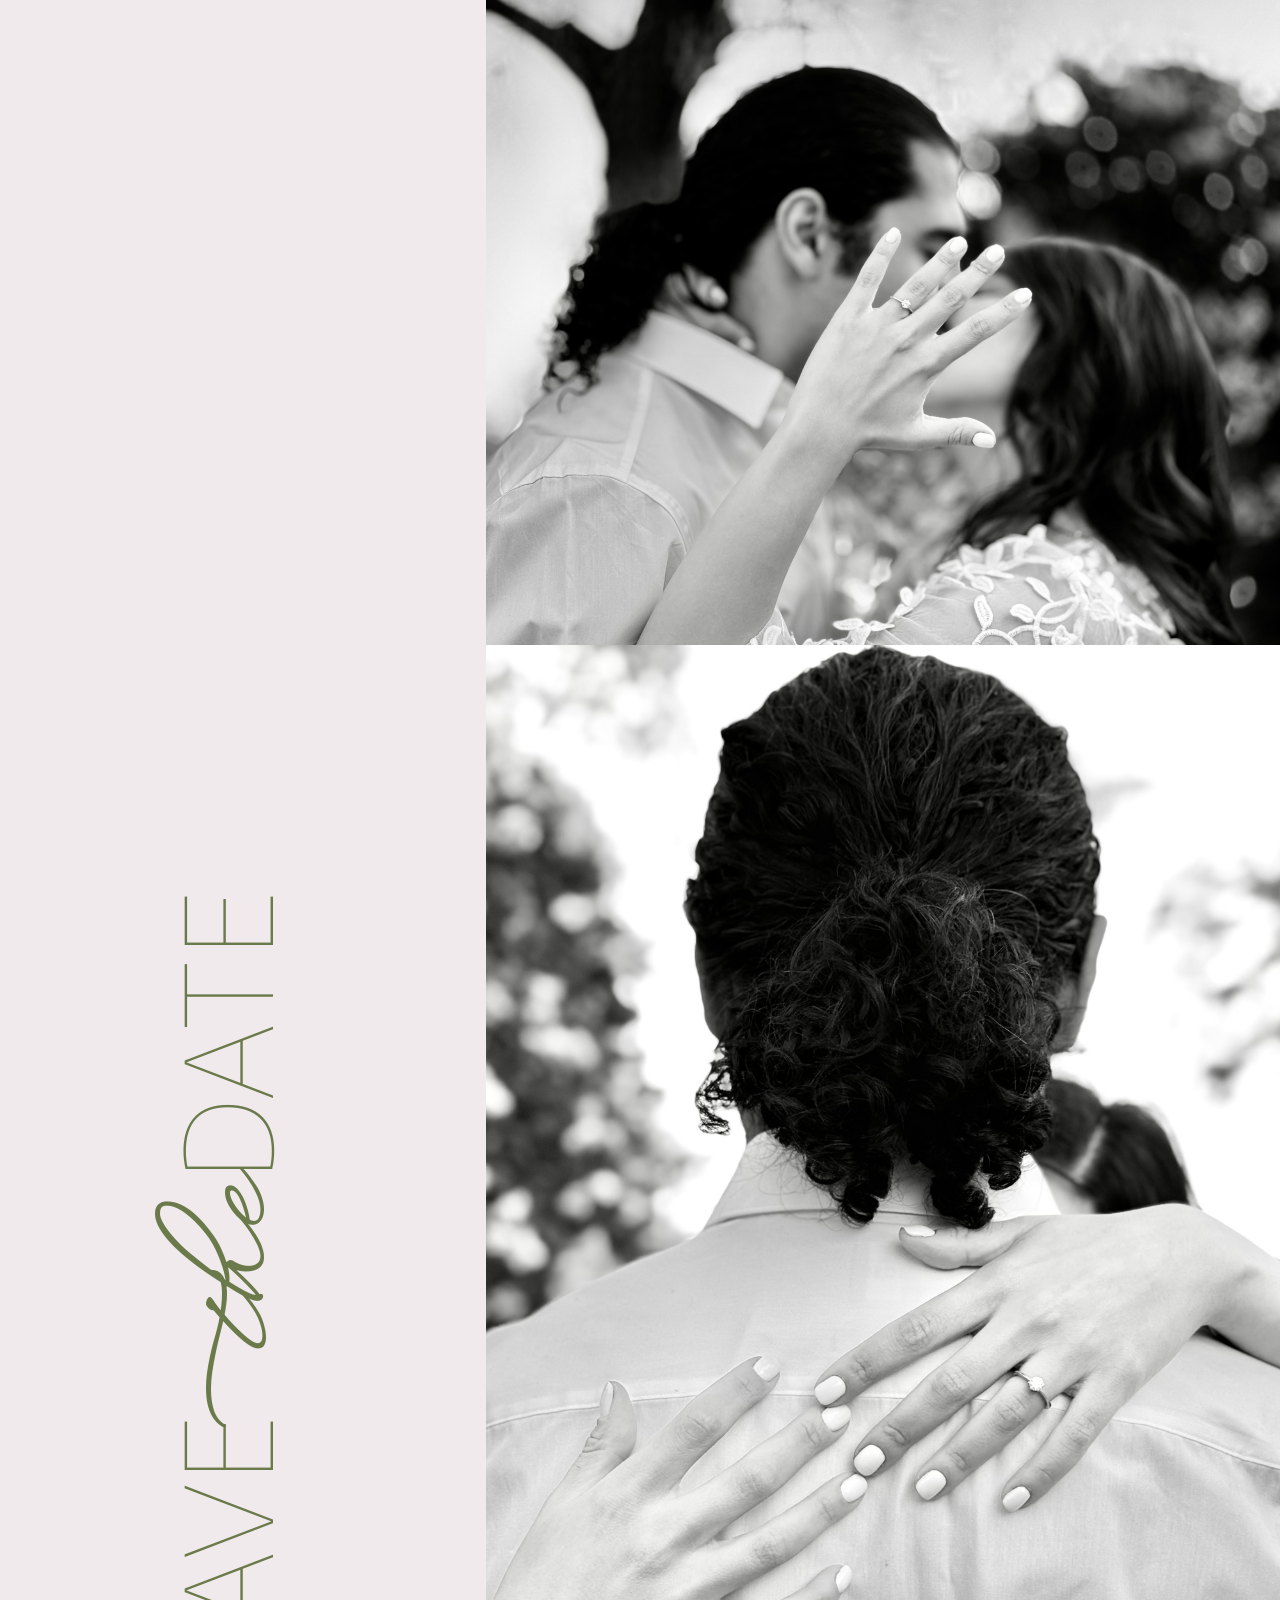
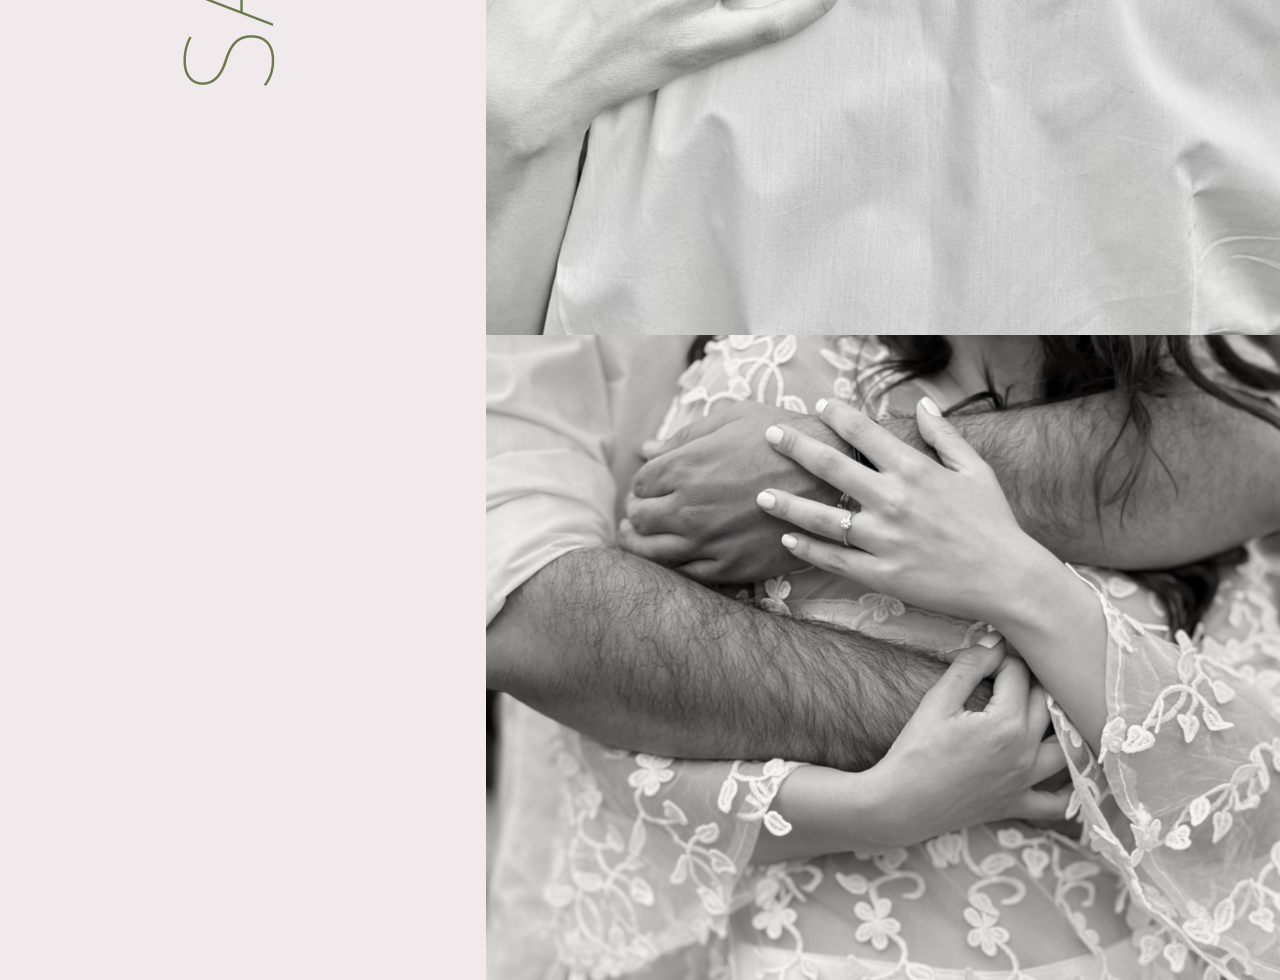
==== index.html @ ff22cc8f "feat: github deployment" ====
<!DOCTYPE html>
<html lang="en" dir="ltr">
<head>
  <meta charset="UTF-8">
  <meta name="viewport" content="width=device-width, initial-scale=1.0, viewport-fit=cover">
  <title>Pouya &amp; Ghazal</title>
  <link rel="preconnect" href="https://fonts.googleapis.com">
  <link rel="preconnect" href="https://fonts.gstatic.com" crossorigin>
  <link href="https://fonts.googleapis.com/css2?family=Cormorant+Garamond:ital,wght@0,400;0,500;1,400&family=WindSong:wght@400;500&family=M+PLUS+1p:wght@100;300&display=swap" rel="stylesheet">
  <link rel="stylesheet" href="styles.css">
</head>
<body class="is-intro-pending is-spiral-active">
  <div class="intro-spiral-prelude" aria-hidden="true">
    <div class="intro-spiral-prelude__stage">
      <div class="intro-spiral-prelude__arm intro-spiral-prelude__arm--a">
        <span class="intro-spiral-prelude__orb"></span>
      </div>
      <div class="intro-spiral-prelude__arm intro-spiral-prelude__arm--b">
        <span class="intro-spiral-prelude__orb"></span>
      </div>
      <span class="intro-spiral-prelude__merge"></span>
    </div>
  </div>
  <main class="invitation">
    <section class="invitation__copy-column">
      <div class="copy-row">
        <div class="headline-stack">
          <h1 class="headline headline--sans">SAVE</h1>
          <h1 class="headline headline--script headline--the-offset">the</h1>
          <h1 class="headline headline--sans">DATE</h1>
          <div class="intro-reveal-overlay" aria-hidden="true"></div>
        </div>
        <p class="event-details" data-event-details="Pooya &amp; Ghazal · August 29 2026">Pooya &amp; Ghazal · August 29 2026</p>
      </div>
    </section>

    <section class="invitation__photo-column" aria-label="Photos">
      <figure class="photo-frame photo-frame--compact">
        <img src="IMG_3901.jpg" alt="" loading="eager">
      </figure>
      <figure class="photo-frame photo-frame--featured" id="featured-photo">
        <img src="IMG_3947.jpg" alt="" loading="eager">
      </figure>
      <figure class="photo-frame photo-frame--compact">
        <img src="IMG_3905.jpg" alt="" loading="eager">
      </figure>
      <div class="intro-reveal-overlay" aria-hidden="true"></div>
    </section>
  </main>
  <script src="intro-en.js" defer></script>
</body>
</html>
---- styles.css ----
/* ==========================================================================
   Reset & box model
   ========================================================================== */

* {
  box-sizing: border-box;
  margin: 0;
}

/* ==========================================================================
   Design tokens
   ========================================================================== */

:root {
  --nude-bg: #f0f4ec;
  --nude-panel: rgb(240, 234, 237);
  --nude-text: #6a7a4a;
  --nude-text-soft: #9c8095;
  --intro-reveal-duration: 4s;
  --intro-reveal-delay: 0ms;
  --intro-spiral-duration: 4.2s;
  --hero-expand-duration: 3s;
}

/* ==========================================================================
   Page shell
   ========================================================================== */

html,
body {
  height: 100%;
}

body {
  color: var(--nude-text);
  background: var(--nude-bg);
  transition: background-color 0.9s ease;
}

body.is-after-spiral {
  background-color: var(--nude-panel);
}

body.is-spiral-active .invitation {
  visibility: hidden;
}

/* ==========================================================================
   Spiral prelude (pre-reveal)
   ========================================================================== */

.intro-spiral-prelude {
  position: fixed;
  inset: 0;
  z-index: 9000;
  display: grid;
  place-items: center;
  background: var(--nude-bg);
  pointer-events: none;
  animation: intro-spiral-prelude-bg var(--intro-spiral-duration) ease-in-out forwards;
}

.intro-spiral-prelude--done {
  opacity: 0;
  visibility: hidden;
}

.intro-spiral-prelude__stage {
  position: relative;
  width: min(72vmin, 28rem);
  height: min(72vmin, 28rem);
}

.intro-spiral-prelude__arm {
  position: absolute;
  top: 50%;
  left: 50%;
  width: 0;
  height: 0;
  transform-origin: center;
  --spiral-radius: 40.8vmin;
  --spiral-turn: 0deg;
}

.intro-spiral-prelude__orb {
  position: absolute;
  top: 0;
  left: 0;
  width: clamp(5.4rem, 19.2vmin, 9.6rem);
  height: clamp(5.4rem, 19.2vmin, 9.6rem);
  border-radius: 50%;
  transform: translate(-50%, -50%);
  background: radial-gradient(
    circle at 42% 38%,
    color-mix(in srgb, var(--nude-text-soft) 18%, transparent),
    color-mix(in srgb, var(--nude-text-soft) 7%, transparent) 58%,
    transparent 78%
  );
  filter: blur(3px);
  will-change: transform, opacity;
  animation: intro-spiral-orb-fade var(--intro-spiral-duration) ease-out forwards;
}

.intro-spiral-prelude__arm--a {
  transform: rotate(var(--spiral-turn)) translateX(var(--spiral-radius));
  animation:
    intro-spiral-turn-a var(--intro-spiral-duration) linear forwards,
    intro-spiral-close var(--intro-spiral-duration) cubic-bezier(0.33, 0, 0.12, 1) forwards;
}

.intro-spiral-prelude__arm--b {
  --spiral-turn: 180deg;
  transform: rotate(var(--spiral-turn)) translateX(var(--spiral-radius));
  animation:
    intro-spiral-turn-b var(--intro-spiral-duration) linear forwards,
    intro-spiral-close var(--intro-spiral-duration) cubic-bezier(0.33, 0, 0.12, 1) forwards;
}

.intro-spiral-prelude__merge {
  position: absolute;
  top: 50%;
  left: 50%;
  width: clamp(5.4rem, 19.2vmin, 9.6rem);
  height: clamp(5.4rem, 19.2vmin, 9.6rem);
  border-radius: 50%;
  transform: translate(-50%, -50%) scale(0.35);
  opacity: 0;
  background: radial-gradient(
    circle at 50% 50%,
    color-mix(in srgb, var(--nude-text-soft) 24%, transparent),
    color-mix(in srgb, var(--nude-text-soft) 10%, transparent) 62%,
    transparent 82%
  );
  filter: blur(4px);
  animation: intro-spiral-merge var(--intro-spiral-duration) ease-out forwards;
}

@property --spiral-radius {
  syntax: "<length>";
  inherits: false;
  initial-value: 0px;
}

@property --spiral-turn {
  syntax: "<angle>";
  inherits: false;
  initial-value: 0deg;
}

@keyframes intro-spiral-turn-a {
  0% {
    --spiral-turn: 0deg;
  }

  78%,
  100% {
    --spiral-turn: 720deg;
  }
}

@keyframes intro-spiral-turn-b {
  0% {
    --spiral-turn: 180deg;
  }

  78%,
  100% {
    --spiral-turn: 900deg;
  }
}

@keyframes intro-spiral-close {
  0% {
    --spiral-radius: 40.8vmin;
  }

  78%,
  100% {
    --spiral-radius: 0;
  }
}

@keyframes intro-spiral-orb-fade {
  0%,
  78% {
    opacity: 1;
  }

  88%,
  100% {
    opacity: 0;
  }
}

@keyframes intro-spiral-merge {
  0%,
  78% {
    opacity: 0;
    transform: translate(-50%, -50%) scale(0.35);
  }

  86% {
    opacity: 0.35;
    transform: translate(-50%, -50%) scale(0.85);
  }

  94% {
    opacity: 0.22;
    transform: translate(-50%, -50%) scale(1.15);
  }

  100% {
    opacity: 0;
    transform: translate(-50%, -50%) scale(1.45);
  }
}

@keyframes intro-spiral-prelude-bg {
  0%,
  78% {
    background-color: var(--nude-bg);
  }

  86% {
    background-color: color-mix(in srgb, var(--nude-panel) 38%, var(--nude-bg));
  }

  92% {
    background-color: color-mix(in srgb, var(--nude-panel) 72%, var(--nude-bg));
  }

  100% {
    background-color: var(--nude-panel);
  }
}

/* ==========================================================================
   Invitation card layout
   ========================================================================== */

.invitation {
  display: flex;
  flex-direction: row;
  width: 100%;
  min-height: 100vh;
  min-height: 100dvh;
}

.invitation__copy-column {
  flex: 0 0 38%;
  display: flex;
  align-items: center;
  justify-content: center;
  padding: max(1rem, env(safe-area-inset-top)) 0 max(1rem, env(safe-area-inset-bottom));
  background: var(--nude-panel);
  overflow: hidden;
}

.copy-row {
  display: flex;
  flex-direction: row;
  align-items: center;
  justify-content: center;
  height: 100%;
}

/* ==========================================================================
   Headline stack (SAVE / the / DATE)
   ========================================================================== */

.headline-stack {
  --headline-font-size: clamp(2.5rem, 11vh, 7rem);
  position: relative;
  display: flex;
  flex-direction: column-reverse;
  align-items: center;
  justify-content: center;
  flex-shrink: 0;
}

.headline {
  line-height: 1.3;
  color: var(--nude-text);
  writing-mode: vertical-lr;
  text-orientation: mixed;
  transform: rotate(180deg);
  font-size: var(--headline-font-size, clamp(2.5rem, 11vh, 7rem));
}

.headline--the-offset {
  margin-bottom: 0.39em;
  margin-top: 0.12em;
  margin-left: 0.2em;
}

.headline--script {
  font-family: "WindSong", cursive;
  font-weight: 500;
  font-style: normal;
}

.headline--sans {
  font-family: "M PLUS 1p", sans-serif;
  font-weight: 100;
  font-style: normal;
}

/* ==========================================================================
   Event details (couple + date)
   ========================================================================== */

.event-details {
  font-family: "M PLUS 1p", sans-serif;
  font-weight: 400;
  font-style: normal;
  font-size: 1rem;
  margin-right: 1rem;
  margin-left: -0.5rem;
  letter-spacing: 0.04em;
  color: var(--nude-text-soft);
  writing-mode: vertical-rl;
  text-orientation: mixed;
  white-space: nowrap;
  transform: rotate(180deg);
  flex-shrink: 0;
}

.event-details.event-details--typing {
  opacity: 1;
  transition: opacity 0.3s ease;
}

.event-details.event-details--typing:not(.event-details--done)::after {
  content: "|";
  margin-left: 0.05em;
  opacity: 0.85;
  animation: typing-caret-blink 0.9s step-end infinite;
}

.event-details.event-details--done::after {
  content: none;
}

@keyframes typing-caret-blink {
  50% {
    opacity: 0;
  }
}

/* ==========================================================================
   Photo gallery column
   ========================================================================== */

.invitation__photo-column {
  position: relative;
  flex: 1;
  display: flex;
  flex-direction: column;
  min-width: 0;
  min-height: 100dvh;
}

.photo-frame {
  overflow: hidden;
  min-height: 0;
}

.photo-frame--compact {
  flex: 0 0 25%;
}

.photo-frame--featured {
  flex: 1 1 40%;
}

.photo-frame img {
  display: block;
  width: 100%;
  height: 100%;
  object-fit: cover;
  object-position: center;
}

/* ==========================================================================
   Intro blur reveal (overlay layers)
   ========================================================================== */

.intro-reveal-overlay {
  position: absolute;
  inset: 0;
  z-index: 2;
  pointer-events: none;
  backdrop-filter: blur(32px);
  -webkit-backdrop-filter: blur(32px);
  background: color-mix(in srgb, var(--nude-panel) 100%, transparent);
  opacity: 1;
  transition: opacity var(--intro-reveal-duration) ease-in;
}

.intro-reveal-overlay {
  transition: opacity var(--intro-reveal-duration) ease-in var(--intro-reveal-delay);
}

body.is-intro-revealing .intro-reveal-overlay {
  opacity: 0;
}

body.is-layout-locked .invitation__copy-column,
body.is-layout-locked .invitation__photo-column {
  flex: 0 0 auto;
}

body.is-intro-pending,
body.is-intro-revealing,
body.is-layout-locked {
  overflow-x: hidden;
}

body.is-intro-pending .event-details {
  opacity: 0;
}

/* ==========================================================================
   Photo spotlight overlay
   ========================================================================== */

body.is-spotlight-pending,
body.is-spotlight-active {
  overflow: hidden;
}

.photo-spotlight {
  position: fixed;
  inset: 0;
  z-index: 10000;
  pointer-events: none;
}

.photo-spotlight__viewport {
  position: fixed;
  top: var(--reveal-top, 0);
  left: var(--reveal-left, 0);
  width: var(--reveal-width, 100vw);
  height: var(--reveal-height, 100vh);
  overflow: hidden;
  z-index: 1;
  background: var(--nude-text-soft);
  transition:
    top var(--hero-expand-duration) cubic-bezier(0.4, 0, 0.2, 1),
    left var(--hero-expand-duration) cubic-bezier(0.4, 0, 0.2, 1),
    width var(--hero-expand-duration) cubic-bezier(0.4, 0, 0.2, 1),
    height var(--hero-expand-duration) cubic-bezier(0.4, 0, 0.2, 1);
}

.photo-spotlight--expanded .photo-spotlight__viewport {
  top: 0;
  left: 0;
  width: 100vw;
  height: 100vh;
}

.photo-spotlight__viewport img {
  display: block;
  width: 100%;
  height: 100%;
  object-fit: cover;
  object-position: center;
  opacity: 1;
  transition: filter var(--hero-expand-duration) cubic-bezier(0.4, 0, 0.2, 1);
}

.photo-spotlight--expanded .photo-spotlight__viewport img {
  filter: brightness(0.42);
}

.photo-spotlight__dim {
  position: absolute;
  inset: 0;
  background: rgba(0, 0, 0, 0);
  transition: background var(--hero-expand-duration) cubic-bezier(0.4, 0, 0.2, 1);
  pointer-events: none;
}

.photo-spotlight--expanded .photo-spotlight__dim {
  background: var(--nude-text-soft);
  opacity: 0.42;
  filter: brightness(0.42);
}

.photo-spotlight__message {
  position: fixed;
  inset: 0;
  z-index: 2;
  display: flex;
  align-items: center;
  justify-content: center;
  margin: 0;
  padding: max(1.5rem, env(safe-area-inset-top)) 2rem max(1.5rem, env(safe-area-inset-bottom));
  max-width: 36rem;
  margin-inline: auto;
  font-family: "Cormorant Garamond", Georgia, serif;
  font-size: clamp(1.05rem, 2.8vw, 1.35rem);
  font-weight: 400;
  line-height: 1.65;
  letter-spacing: 0.02em;
  color: rgba(255, 252, 248, 0.94);
  text-align: center;
  opacity: 0;
  transition: opacity 0.6s ease 0.15s;
}

.photo-spotlight--typing .photo-spotlight__message {
  opacity: 1;
}

.photo-spotlight__message:not(.photo-spotlight__message--done)::after {
  content: "|";
  margin-left: 0.05em;
  opacity: 0.85;
  animation: typing-caret-blink 0.9s step-end infinite;
}

.photo-spotlight__message--done::after {
  content: none;
}

/* ==========================================================================
   Reduced motion overrides
   ========================================================================== */

@media (prefers-reduced-motion: reduce) {
  .intro-spiral-prelude {
    display: none;
  }

  body.is-spiral-active .invitation {
    visibility: visible;
  }

  .intro-reveal-overlay {
    transition: none;
    opacity: 0;
  }

  body.is-intro-pending .event-details {
    opacity: 1;
  }
}
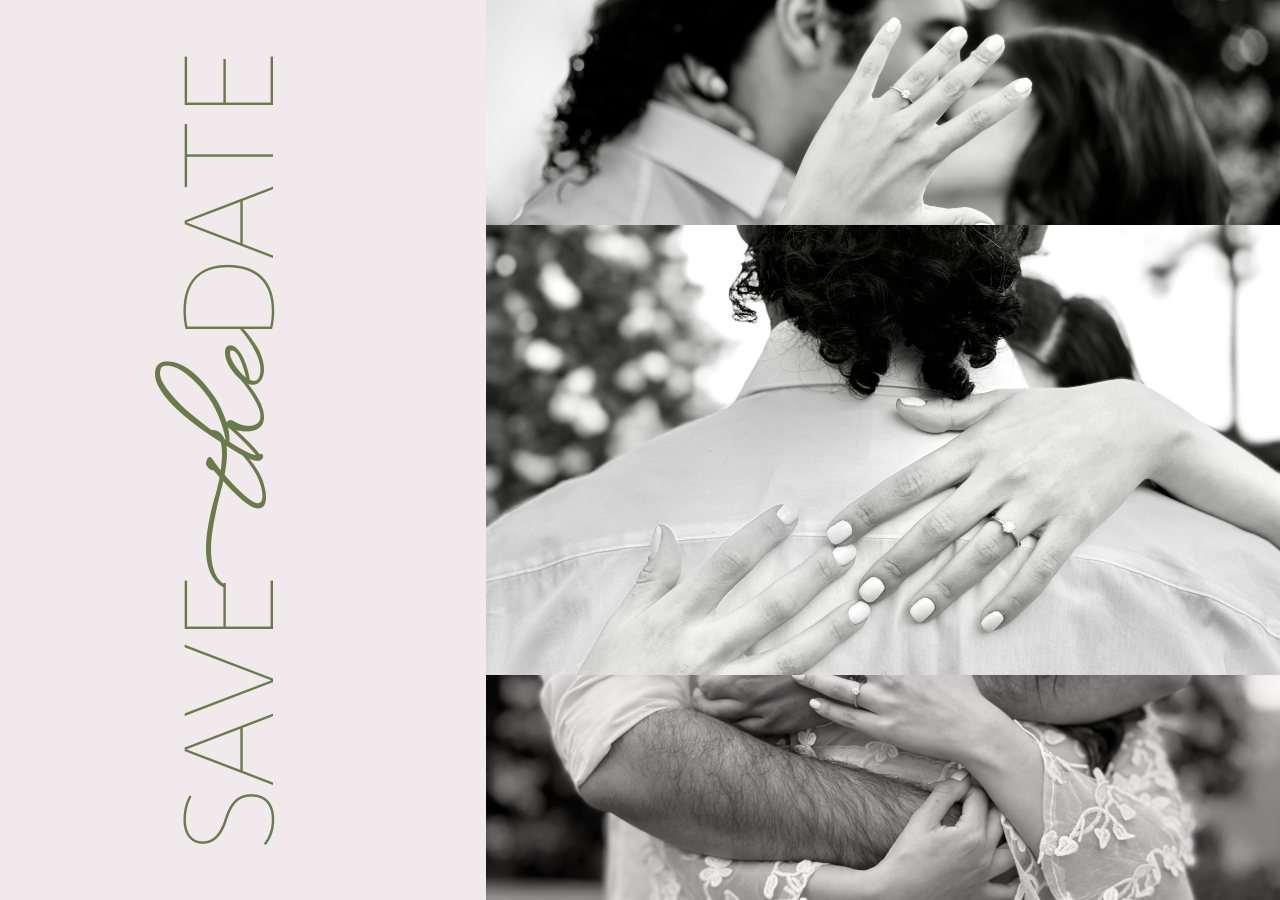
==== commit e638245a: "fix: cross browser stylings" ====
--- a/index.html
+++ b/index.html
@@ -2,7 +2,30 @@
 <html lang="en" dir="ltr">
 <head>
   <meta charset="UTF-8">
-  <meta name="viewport" content="width=device-width, initial-scale=1.0, viewport-fit=cover">
+  <meta name="viewport" content="width=device-width, initial-scale=1.0, viewport-fit=cover, interactive-widget=resizes-content">
+  <meta name="format-detection" content="telephone=no">
+  <meta name="apple-mobile-web-app-capable" content="yes">
+  <meta name="apple-mobile-web-app-status-bar-style" content="default">
+  <script>
+    (function () {
+      function syncAppHeight() {
+        var h =
+          (window.visualViewport && window.visualViewport.height) ||
+          window.innerHeight;
+        document.documentElement.style.setProperty(
+          "--app-height",
+          Math.round(h) + "px"
+        );
+      }
+      syncAppHeight();
+      window.addEventListener("resize", syncAppHeight, { passive: true });
+      if (window.visualViewport) {
+        window.visualViewport.addEventListener("resize", syncAppHeight, {
+          passive: true,
+        });
+      }
+    })();
+  </script>
   <title>Pouya &amp; Ghazal</title>
   <link rel="preconnect" href="https://fonts.googleapis.com">
   <link rel="preconnect" href="https://fonts.gstatic.com" crossorigin>
--- a/styles.css
+++ b/styles.css
@@ -18,23 +18,35 @@
   --nude-text-soft: #9c8095;
   --intro-reveal-duration: 4s;
   --intro-reveal-delay: 0ms;
-  --intro-spiral-duration: 4.2s;
+  --intro-spiral-duration: 6s;
   --hero-expand-duration: 3s;
+  /* Viewport: JS sets --app-height; fallbacks cover static-load + older browsers */
+  --viewport-height: 100vh;
+  --viewport-height: 100svh;
+  --viewport-height: 100dvh;
+  --app-height: var(--viewport-height);
 }
 
 /* ==========================================================================
    Page shell
    ========================================================================== */
 
-html,
+html {
+  height: 100%;
+  height: -webkit-fill-available;
+  height: var(--app-height);
+}
+
 body {
-  height: 100%;
-}
-
-body {
+  min-height: 100%;
+  min-height: -webkit-fill-available;
+  min-height: var(--app-height);
   color: var(--nude-text);
   background: var(--nude-bg);
   transition: background-color 0.9s ease;
+  -webkit-text-size-adjust: 100%;
+  text-size-adjust: 100%;
+  -webkit-tap-highlight-color: transparent;
 }
 
 body.is-after-spiral {
@@ -67,8 +79,8 @@
 
 .intro-spiral-prelude__stage {
   position: relative;
-  width: min(72vmin, 28rem);
-  height: min(72vmin, 28rem);
+  width: min(72vmin, 72svmin, 28rem);
+  height: min(72vmin, 72svmin, 28rem);
 }
 
 .intro-spiral-prelude__arm {
@@ -78,8 +90,7 @@
   width: 0;
   height: 0;
   transform-origin: center;
-  --spiral-radius: 40.8vmin;
-  --spiral-turn: 0deg;
+  will-change: transform;
 }
 
 .intro-spiral-prelude__orb {
@@ -92,28 +103,30 @@
   transform: translate(-50%, -50%);
   background: radial-gradient(
     circle at 42% 38%,
+    rgba(156, 128, 149, 0.18),
+    rgba(156, 128, 149, 0.07) 58%,
+    transparent 78%
+  );
+  background: radial-gradient(
+    circle at 42% 38%,
     color-mix(in srgb, var(--nude-text-soft) 18%, transparent),
     color-mix(in srgb, var(--nude-text-soft) 7%, transparent) 58%,
     transparent 78%
   );
   filter: blur(3px);
+  -webkit-filter: blur(3px);
   will-change: transform, opacity;
   animation: intro-spiral-orb-fade var(--intro-spiral-duration) ease-out forwards;
 }
 
 .intro-spiral-prelude__arm--a {
-  transform: rotate(var(--spiral-turn)) translateX(var(--spiral-radius));
-  animation:
-    intro-spiral-turn-a var(--intro-spiral-duration) linear forwards,
-    intro-spiral-close var(--intro-spiral-duration) cubic-bezier(0.33, 0, 0.12, 1) forwards;
+  transform: rotate(0deg) translateX(40.8vmin);
+  animation: intro-spiral-arm-a var(--intro-spiral-duration) linear forwards;
 }
 
 .intro-spiral-prelude__arm--b {
-  --spiral-turn: 180deg;
-  transform: rotate(var(--spiral-turn)) translateX(var(--spiral-radius));
-  animation:
-    intro-spiral-turn-b var(--intro-spiral-duration) linear forwards,
-    intro-spiral-close var(--intro-spiral-duration) cubic-bezier(0.33, 0, 0.12, 1) forwards;
+  transform: rotate(180deg) translateX(40.8vmin);
+  animation: intro-spiral-arm-b var(--intro-spiral-duration) linear forwards;
 }
 
 .intro-spiral-prelude__merge {
@@ -127,56 +140,65 @@
   opacity: 0;
   background: radial-gradient(
     circle at 50% 50%,
+    rgba(156, 128, 149, 0.24),
+    rgba(156, 128, 149, 0.1) 62%,
+    transparent 82%
+  );
+  background: radial-gradient(
+    circle at 50% 50%,
     color-mix(in srgb, var(--nude-text-soft) 24%, transparent),
     color-mix(in srgb, var(--nude-text-soft) 10%, transparent) 62%,
     transparent 82%
   );
   filter: blur(4px);
+  -webkit-filter: blur(4px);
   animation: intro-spiral-merge var(--intro-spiral-duration) ease-out forwards;
 }
 
-@property --spiral-radius {
-  syntax: "<length>";
-  inherits: false;
-  initial-value: 0px;
-}
-
-@property --spiral-turn {
-  syntax: "<angle>";
-  inherits: false;
-  initial-value: 0deg;
-}
-
-@keyframes intro-spiral-turn-a {
+/* Transform-based keyframes (no @property) — works in Safari, Samsung Internet, etc. */
+@keyframes intro-spiral-arm-a {
   0% {
-    --spiral-turn: 0deg;
+    transform: rotate(0deg) translateX(40.8vmin);
+  }
+
+  22% {
+    transform: rotate(108deg) translateX(38.4vmin);
+  }
+
+  48% {
+    transform: rotate(324deg) translateX(24vmin);
+  }
+
+  68% {
+    transform: rotate(540deg) translateX(8vmin);
   }
 
   78%,
   100% {
-    --spiral-turn: 720deg;
-  }
-}
-
-@keyframes intro-spiral-turn-b {
+    transform: rotate(720deg) translateX(0);
+  }
+}
+
+@keyframes intro-spiral-arm-b {
   0% {
-    --spiral-turn: 180deg;
+    transform: rotate(180deg) translateX(40.8vmin);
+  }
+
+  22% {
+    transform: rotate(288deg) translateX(38.4vmin);
+  }
+
+  48% {
+    transform: rotate(504deg) translateX(24vmin);
+  }
+
+  68% {
+    transform: rotate(720deg) translateX(8vmin);
   }
 
   78%,
   100% {
-    --spiral-turn: 900deg;
-  }
-}
-
-@keyframes intro-spiral-close {
-  0% {
-    --spiral-radius: 40.8vmin;
-  }
-
-  78%,
-  100% {
-    --spiral-radius: 0;
+    transform: rotate(900deg) translateX(0);
   }
 }
 
@@ -222,10 +244,12 @@
   }
 
   86% {
+    background-color: #eee8eb;
     background-color: color-mix(in srgb, var(--nude-panel) 38%, var(--nude-bg));
   }
 
   92% {
+    background-color: #f2eaed;
     background-color: color-mix(in srgb, var(--nude-panel) 72%, var(--nude-bg));
   }
 
@@ -242,8 +266,8 @@
   display: flex;
   flex-direction: row;
   width: 100%;
-  min-height: 100vh;
-  min-height: 100dvh;
+  min-height: var(--app-height);
+  height: var(--app-height);
 }
 
 .invitation__copy-column {
@@ -251,6 +275,8 @@
   display: flex;
   align-items: center;
   justify-content: center;
+  align-self: stretch;
+  min-height: 0;
   padding: max(1rem, env(safe-area-inset-top)) 0 max(1rem, env(safe-area-inset-bottom));
   background: var(--nude-panel);
   overflow: hidden;
@@ -262,6 +288,7 @@
   align-items: center;
   justify-content: center;
   height: 100%;
+  min-height: 0;
 }
 
 /* ==========================================================================
@@ -270,6 +297,7 @@
 
 .headline-stack {
   --headline-font-size: clamp(2.5rem, 11vh, 7rem);
+  --headline-font-size: clamp(2.5rem, 11dvh, 7rem);
   position: relative;
   display: flex;
   flex-direction: column-reverse;
@@ -282,9 +310,14 @@
   line-height: 1.3;
   color: var(--nude-text);
   writing-mode: vertical-lr;
+  -webkit-writing-mode: vertical-lr;
   text-orientation: mixed;
+  -webkit-text-orientation: mixed;
   transform: rotate(180deg);
+  -webkit-transform: rotate(180deg);
   font-size: var(--headline-font-size, clamp(2.5rem, 11vh, 7rem));
+  font-kerning: normal;
+  -webkit-font-smoothing: antialiased;
 }
 
 .headline--the-offset {
@@ -319,10 +352,15 @@
   letter-spacing: 0.04em;
   color: var(--nude-text-soft);
   writing-mode: vertical-rl;
+  -webkit-writing-mode: vertical-rl;
   text-orientation: mixed;
+  -webkit-text-orientation: mixed;
   white-space: nowrap;
   transform: rotate(180deg);
+  -webkit-transform: rotate(180deg);
   flex-shrink: 0;
+  font-kerning: normal;
+  -webkit-font-smoothing: antialiased;
 }
 
 .event-details.event-details--typing {
@@ -353,16 +391,19 @@
 
 .invitation__photo-column {
   position: relative;
-  flex: 1;
+  flex: 1 1 auto;
   display: flex;
   flex-direction: column;
+  align-self: stretch;
   min-width: 0;
-  min-height: 100dvh;
+  min-height: 0;
+  height: 100%;
 }
 
 .photo-frame {
   overflow: hidden;
   min-height: 0;
+  flex-shrink: 0;
 }
 
 .photo-frame--compact {
@@ -371,6 +412,7 @@
 
 .photo-frame--featured {
   flex: 1 1 40%;
+  min-height: 0;
 }
 
 .photo-frame img {
@@ -379,6 +421,7 @@
   height: 100%;
   object-fit: cover;
   object-position: center;
+  -webkit-object-fit: cover;
 }
 
 /* ==========================================================================
@@ -390,14 +433,13 @@
   inset: 0;
   z-index: 2;
   pointer-events: none;
+  -webkit-backdrop-filter: blur(32px);
   backdrop-filter: blur(32px);
-  -webkit-backdrop-filter: blur(32px);
+  background: var(--nude-panel);
   background: color-mix(in srgb, var(--nude-panel) 100%, transparent);
   opacity: 1;
-  transition: opacity var(--intro-reveal-duration) ease-in;
-}
-
-.intro-reveal-overlay {
+  transform: translateZ(0);
+  -webkit-transform: translateZ(0);
   transition: opacity var(--intro-reveal-duration) ease-in var(--intro-reveal-delay);
 }
 
@@ -441,7 +483,7 @@
   top: var(--reveal-top, 0);
   left: var(--reveal-left, 0);
   width: var(--reveal-width, 100vw);
-  height: var(--reveal-height, 100vh);
+  height: var(--reveal-height, var(--app-height));
   overflow: hidden;
   z-index: 1;
   background: var(--nude-text-soft);
@@ -456,7 +498,7 @@
   top: 0;
   left: 0;
   width: 100vw;
-  height: 100vh;
+  height: var(--app-height);
 }
 
 .photo-spotlight__viewport img {
@@ -465,12 +507,15 @@
   height: 100%;
   object-fit: cover;
   object-position: center;
+  -webkit-object-fit: cover;
   opacity: 1;
   transition: filter var(--hero-expand-duration) cubic-bezier(0.4, 0, 0.2, 1);
+  -webkit-transition: -webkit-filter var(--hero-expand-duration) cubic-bezier(0.4, 0, 0.2, 1);
 }
 
 .photo-spotlight--expanded .photo-spotlight__viewport img {
   filter: brightness(0.42);
+  -webkit-filter: brightness(0.42);
 }
 
 .photo-spotlight__dim {
@@ -485,6 +530,7 @@
   background: var(--nude-text-soft);
   opacity: 0.42;
   filter: brightness(0.42);
+  -webkit-filter: brightness(0.42);
 }
 
 .photo-spotlight__message {
@@ -498,7 +544,7 @@
   padding: max(1.5rem, env(safe-area-inset-top)) 2rem max(1.5rem, env(safe-area-inset-bottom));
   max-width: 36rem;
   margin-inline: auto;
-  font-family: "Cormorant Garamond", Georgia, serif;
+  font-family: "Cormorant Garamond", Georgia, "Times New Roman", serif;
   font-size: clamp(1.05rem, 2.8vw, 1.35rem);
   font-weight: 400;
   line-height: 1.65;
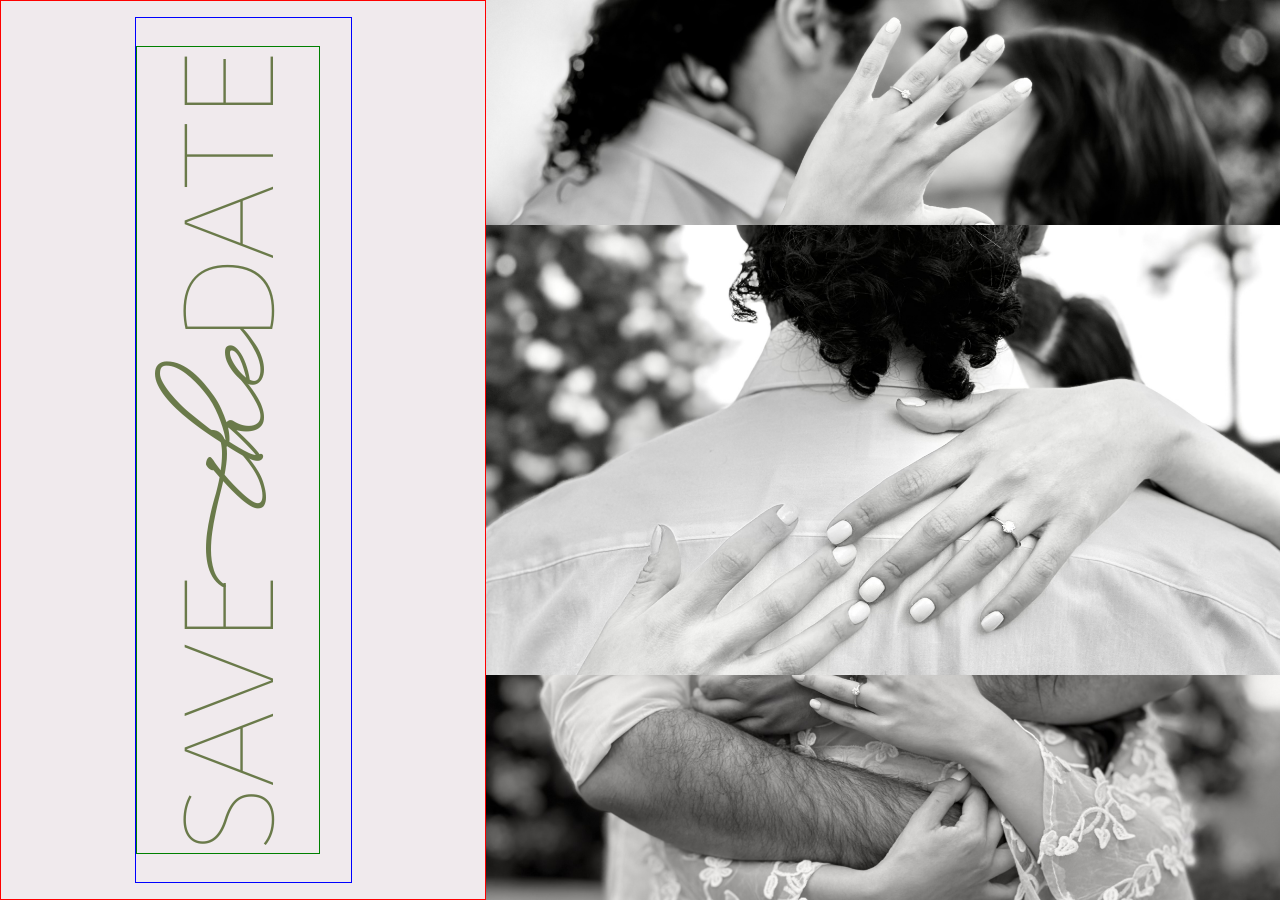
==== commit 13653dae: "fix: border check" ====
--- a/index.html
+++ b/index.html
@@ -45,9 +45,9 @@
     </div>
   </div>
   <main class="invitation">
-    <section class="invitation__copy-column">
-      <div class="copy-row">
-        <div class="headline-stack">
+    <section class="invitation__copy-column red-border">
+      <div class="copy-row blue-border">
+        <div class="headline-stack green-border">
           <h1 class="headline headline--sans">SAVE</h1>
           <h1 class="headline headline--script headline--the-offset">the</h1>
           <h1 class="headline headline--sans">DATE</h1>
--- a/styles.css
+++ b/styles.css
@@ -592,3 +592,18 @@
     opacity: 1;
   }
 }
+
+
+/* /* ==========================================================================  */
+
+.red-border {
+  border: 1px solid red;
+}
+
+.blue-border {
+  border: 1px solid blue;
+}
+
+.green-border {
+  border: 1px solid green;
+}
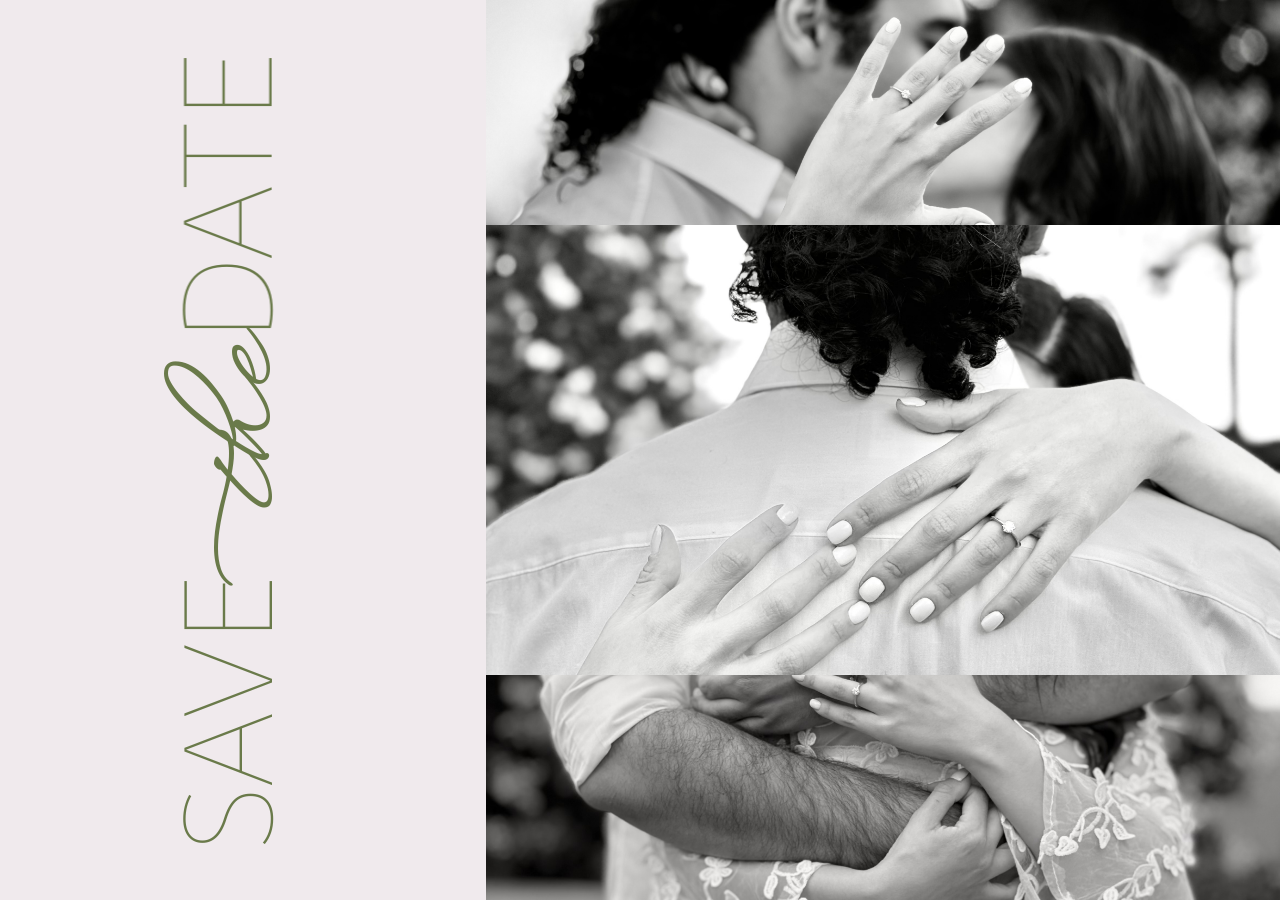
==== commit fab6543d: "fix test 2" ====
--- a/index.html
+++ b/index.html
@@ -45,9 +45,9 @@
     </div>
   </div>
   <main class="invitation">
-    <section class="invitation__copy-column red-border">
-      <div class="copy-row blue-border">
-        <div class="headline-stack green-border">
+    <section class="invitation__copy-column ">
+      <div class="copy-row ">
+        <div class="headline-stack ">
           <h1 class="headline headline--sans">SAVE</h1>
           <h1 class="headline headline--script headline--the-offset">the</h1>
           <h1 class="headline headline--sans">DATE</h1>
--- a/styles.css
+++ b/styles.css
@@ -304,6 +304,13 @@
   align-items: center;
   justify-content: center;
   flex-shrink: 0;
+  overflow: hidden;
+  -webkit-overflow-scrolling: touch;
+  padding: 0.15em;
+  contain: layout paint;
+  isolation: isolate;
+  -webkit-transform-style: preserve-3d;
+  transform-style: preserve-3d;
 }
 
 .headline {
@@ -315,15 +322,20 @@
   -webkit-text-orientation: mixed;
   transform: rotate(180deg);
   -webkit-transform: rotate(180deg);
+  transform-origin: center center;
+  -webkit-transform-origin: center center;
+  -webkit-backface-visibility: hidden;
+  backface-visibility: hidden;
   font-size: var(--headline-font-size, clamp(2.5rem, 11vh, 7rem));
   font-kerning: normal;
   -webkit-font-smoothing: antialiased;
 }
 
 .headline--the-offset {
-  margin-bottom: 0.39em;
-  margin-top: 0.12em;
-  margin-left: 0.2em;
+  transform: rotate(180deg) translate(-0.16em, 0em);
+  -webkit-transform: rotate(180deg) translate(-0.16em, 0em);
+  margin-top: 0.11em;
+  margin-bottom: 0.4em;
 }
 
 .headline--script {
@@ -592,18 +604,3 @@
     opacity: 1;
   }
 }
-
-
-/* /* ==========================================================================  */
-
-.red-border {
-  border: 1px solid red;
-}
-
-.blue-border {
-  border: 1px solid blue;
-}
-
-.green-border {
-  border: 1px solid green;
-}
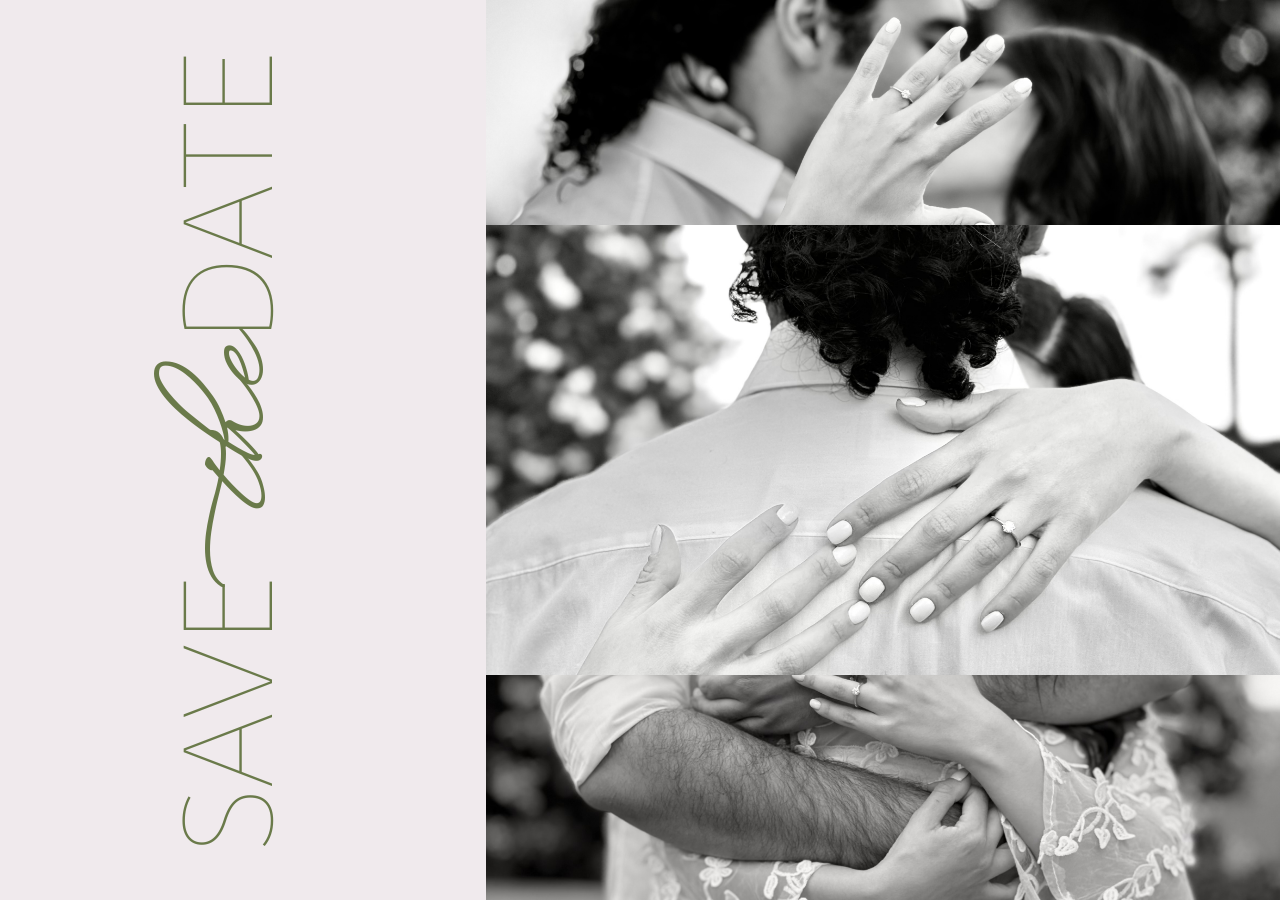
==== commit 726e80a8: "fix test 3" ====
--- a/index.html
+++ b/index.html
@@ -48,9 +48,11 @@
     <section class="invitation__copy-column ">
       <div class="copy-row ">
         <div class="headline-stack ">
-          <h1 class="headline headline--sans">SAVE</h1>
-          <h1 class="headline headline--script headline--the-offset">the</h1>
-          <h1 class="headline headline--sans">DATE</h1>
+          <div class="headline-stack__column">
+            <h1 class="headline headline--sans">SAVE</h1>
+            <h1 class="headline headline--script headline--the-offset">the</h1>
+            <h1 class="headline headline--sans">DATE</h1>
+          </div>
           <div class="intro-reveal-overlay" aria-hidden="true"></div>
         </div>
         <p class="event-details" data-event-details="Pooya &amp; Ghazal · August 29 2026">Pooya &amp; Ghazal · August 29 2026</p>
--- a/styles.css
+++ b/styles.css
@@ -298,44 +298,39 @@
 .headline-stack {
   --headline-font-size: clamp(2.5rem, 11vh, 7rem);
   --headline-font-size: clamp(2.5rem, 11dvh, 7rem);
+  --headline-the-gap-before: 0.39em;
+  --headline-the-gap-after: 0.12em;
+  --headline-the-offset: 0.2em;
   position: relative;
   display: flex;
-  flex-direction: column-reverse;
   align-items: center;
   justify-content: center;
   flex-shrink: 0;
-  overflow: hidden;
-  -webkit-overflow-scrolling: touch;
-  padding: 0.15em;
-  contain: layout paint;
-  isolation: isolate;
-  -webkit-transform-style: preserve-3d;
-  transform-style: preserve-3d;
+  transform: rotate(90deg) rotate(180deg);
+  -webkit-transform: rotate(90deg) rotate(180deg);
+  transform-origin: center center;
+  -webkit-transform-origin: center center;
+}
+
+.headline-stack__column {
+  display: flex;
+  flex-direction: row;
+  align-items: center;
 }
 
 .headline {
   line-height: 1.3;
   color: var(--nude-text);
-  writing-mode: vertical-lr;
-  -webkit-writing-mode: vertical-lr;
-  text-orientation: mixed;
-  -webkit-text-orientation: mixed;
-  transform: rotate(180deg);
-  -webkit-transform: rotate(180deg);
-  transform-origin: center center;
-  -webkit-transform-origin: center center;
-  -webkit-backface-visibility: hidden;
-  backface-visibility: hidden;
+  white-space: nowrap;
   font-size: var(--headline-font-size, clamp(2.5rem, 11vh, 7rem));
   font-kerning: normal;
   -webkit-font-smoothing: antialiased;
 }
 
 .headline--the-offset {
-  transform: rotate(180deg) translate(-0.16em, 0em);
-  -webkit-transform: rotate(180deg) translate(-0.16em, 0em);
-  margin-top: 0.11em;
-  margin-bottom: 0.4em;
+  margin-inline-start: var(--headline-the-gap-before);
+  margin-inline-end: var(--headline-the-gap-after);
+  margin-top: var(--headline-the-offset);
 }
 
 .headline--script {
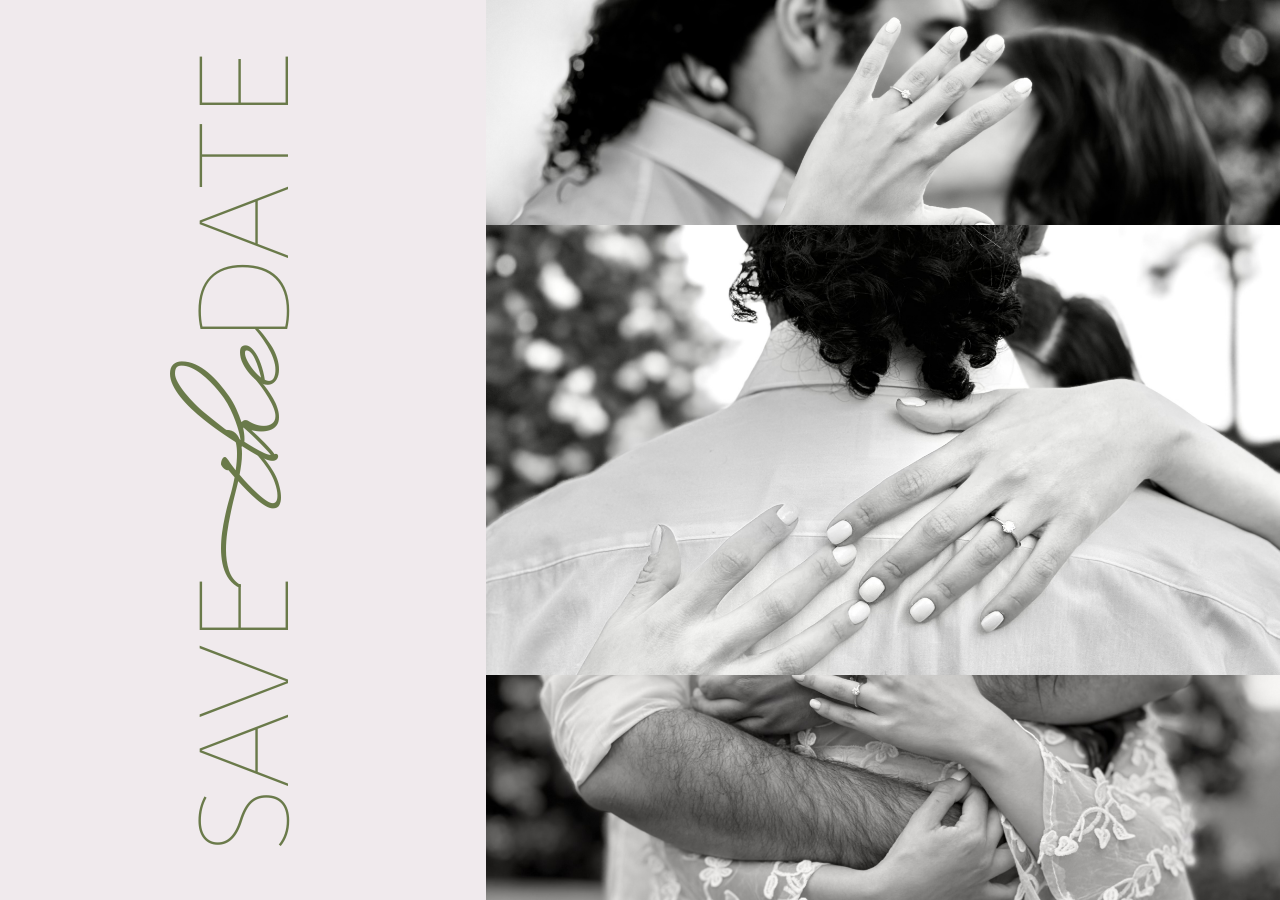
==== commit 98ab6e20: "fix: event details positioning" ====
--- a/index.html
+++ b/index.html
@@ -48,14 +48,14 @@
     <section class="invitation__copy-column ">
       <div class="copy-row ">
         <div class="headline-stack ">
-          <div class="headline-stack__column">
+          <div class="headline-stack__column ">
             <h1 class="headline headline--sans">SAVE</h1>
             <h1 class="headline headline--script headline--the-offset">the</h1>
             <h1 class="headline headline--sans">DATE</h1>
           </div>
           <div class="intro-reveal-overlay" aria-hidden="true"></div>
         </div>
-        <p class="event-details" data-event-details="Pooya &amp; Ghazal · August 29 2026">Pooya &amp; Ghazal · August 29 2026</p>
+        <p class="event-details " data-event-details="Pooya &amp; Ghazal · August 29 2026">Pooya &amp; Ghazal · August 29 2026</p>
       </div>
     </section>
 
--- a/styles.css
+++ b/styles.css
@@ -271,6 +271,7 @@
 }
 
 .invitation__copy-column {
+  position: relative;
   flex: 0 0 38%;
   display: flex;
   align-items: center;
@@ -350,12 +351,13 @@
    ========================================================================== */
 
 .event-details {
+  position: absolute;
+  top: 50%;
+  right: 0.5rem;
   font-family: "M PLUS 1p", sans-serif;
   font-weight: 400;
   font-style: normal;
   font-size: 1rem;
-  margin-right: 1rem;
-  margin-left: -0.5rem;
   letter-spacing: 0.04em;
   color: var(--nude-text-soft);
   writing-mode: vertical-rl;
@@ -363,8 +365,8 @@
   text-orientation: mixed;
   -webkit-text-orientation: mixed;
   white-space: nowrap;
-  transform: rotate(180deg);
-  -webkit-transform: rotate(180deg);
+  transform: translateY(-50%) rotate(180deg);
+  -webkit-transform: translateY(-50%) rotate(180deg);
   flex-shrink: 0;
   font-kerning: normal;
   -webkit-font-smoothing: antialiased;
@@ -566,17 +568,6 @@
   opacity: 1;
 }
 
-.photo-spotlight__message:not(.photo-spotlight__message--done)::after {
-  content: "|";
-  margin-left: 0.05em;
-  opacity: 0.85;
-  animation: typing-caret-blink 0.9s step-end infinite;
-}
-
-.photo-spotlight__message--done::after {
-  content: none;
-}
-
 /* ==========================================================================
    Reduced motion overrides
    ========================================================================== */
@@ -599,3 +590,4 @@
     opacity: 1;
   }
 }
+
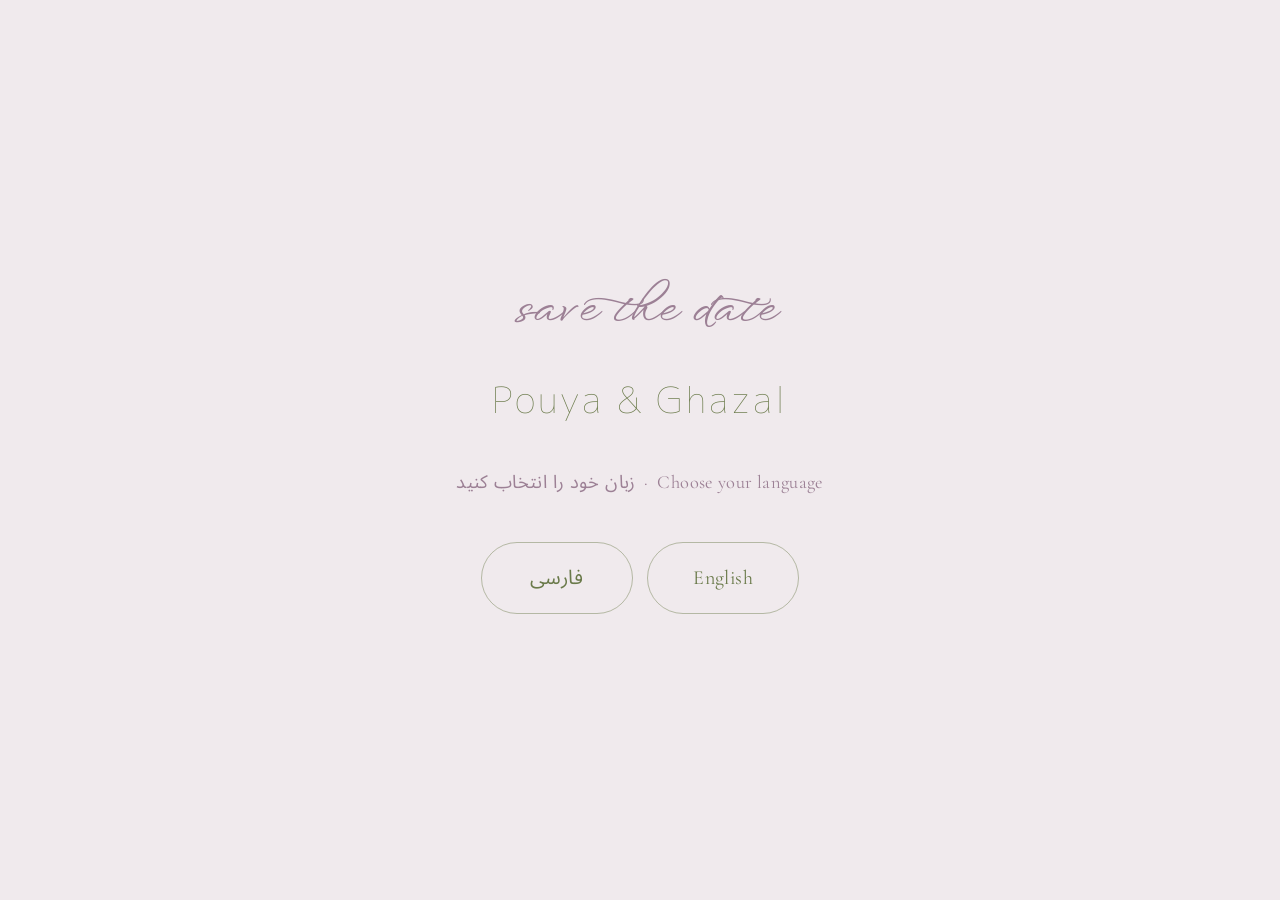
==== commit 9528762c: "final" ====
--- a/index.html
+++ b/index.html
@@ -1,5 +1,5 @@
 <!DOCTYPE html>
-<html lang="en" dir="ltr">
+<html lang="en">
 <head>
   <meta charset="UTF-8">
   <meta name="viewport" content="width=device-width, initial-scale=1.0, viewport-fit=cover, interactive-widget=resizes-content">
@@ -29,49 +29,140 @@
   <title>Pouya &amp; Ghazal</title>
   <link rel="preconnect" href="https://fonts.googleapis.com">
   <link rel="preconnect" href="https://fonts.gstatic.com" crossorigin>
-  <link href="https://fonts.googleapis.com/css2?family=Cormorant+Garamond:ital,wght@0,400;0,500;1,400&family=WindSong:wght@400;500&family=M+PLUS+1p:wght@100;300&display=swap" rel="stylesheet">
-  <link rel="stylesheet" href="styles.css">
+  <link href="https://fonts.googleapis.com/css2?family=Cormorant+Garamond:ital,wght@0,400;0,500;1,400&family=WindSong:wght@400;500&family=M+PLUS+1p:wght@100;300;400&family=Noto+Sans+Arabic:wght@100..900&display=swap" rel="stylesheet">
+  <style>
+    * { box-sizing: border-box; margin: 0; }
+
+    :root {
+      --nude-bg: #f0f4ec;
+      --nude-panel: rgb(240, 234, 237);
+      --nude-text: #6a7a4a;
+      --nude-text-soft: #9c8095;
+      --viewport-height: 100vh;
+      --viewport-height: 100svh;
+      --viewport-height: 100dvh;
+      --app-height: var(--viewport-height);
+    }
+
+    html {
+      height: 100%;
+      height: -webkit-fill-available;
+      height: var(--app-height);
+    }
+
+    body {
+      min-height: 100%;
+      min-height: -webkit-fill-available;
+      min-height: var(--app-height);
+      display: flex;
+      align-items: center;
+      justify-content: center;
+      padding: max(2rem, env(safe-area-inset-top)) 1.25rem max(2rem, env(safe-area-inset-bottom));
+      color: var(--nude-text);
+      background: var(--nude-panel);
+      -webkit-text-size-adjust: 100%;
+      text-size-adjust: 100%;
+      -webkit-tap-highlight-color: transparent;
+    }
+
+    .chooser {
+      display: flex;
+      flex-direction: column;
+      align-items: center;
+      gap: 2.25rem;
+      text-align: center;
+      animation: chooser-fade-in 0.9s ease both;
+    }
+
+    @keyframes chooser-fade-in {
+      from { opacity: 0; transform: translateY(10px); }
+      to { opacity: 1; transform: translateY(0); }
+    }
+
+    .chooser__script {
+      font-family: "WindSong", cursive;
+      font-weight: 500;
+      font-size: clamp(1.9rem, 8vw, 2.9rem);
+      color: var(--nude-text-soft);
+      line-height: 1.1;
+    }
+
+    .chooser__names {
+      font-family: "M PLUS 1p", sans-serif;
+      font-weight: 100;
+      letter-spacing: 0.08em;
+      font-size: clamp(1.5rem, 6vw, 2.25rem);
+      color: var(--nude-text);
+    }
+
+    .chooser__prompt {
+      font-family: "Cormorant Garamond", Georgia, serif;
+      font-size: clamp(1rem, 3.4vw, 1.15rem);
+      letter-spacing: 0.02em;
+      color: var(--nude-text-soft);
+    }
+
+    .chooser__prompt span[lang="fa"] {
+      font-family: "Noto Sans Arabic", sans-serif;
+    }
+
+    .chooser__actions {
+      display: flex;
+      flex-wrap: wrap;
+      justify-content: center;
+      gap: 0.9rem;
+      margin-top: 0.25rem;
+    }
+
+    .chooser__link {
+      display: inline-flex;
+      align-items: center;
+      justify-content: center;
+      min-width: 9.5rem;
+      padding: 0.85rem 2rem;
+      border-radius: 999px;
+      border: 1px solid color-mix(in srgb, var(--nude-text) 45%, transparent);
+      background: transparent;
+      color: var(--nude-text);
+      font-size: clamp(1.05rem, 3.4vw, 1.25rem);
+      letter-spacing: 0.02em;
+      text-decoration: none;
+      transition:
+        background 0.35s ease,
+        color 0.35s ease,
+        border-color 0.35s ease;
+    }
+
+    .chooser__link:hover,
+    .chooser__link:focus-visible {
+      background: var(--nude-text);
+      color: var(--nude-panel);
+      border-color: var(--nude-text);
+      outline: none;
+    }
+
+    .chooser__link--fa {
+      font-family: "Noto Sans Arabic", sans-serif;
+    }
+
+    .chooser__link--en {
+      font-family: "Cormorant Garamond", Georgia, serif;
+    }
+  </style>
 </head>
-<body class="is-intro-pending is-spiral-active">
-  <div class="intro-spiral-prelude" aria-hidden="true">
-    <div class="intro-spiral-prelude__stage">
-      <div class="intro-spiral-prelude__arm intro-spiral-prelude__arm--a">
-        <span class="intro-spiral-prelude__orb"></span>
-      </div>
-      <div class="intro-spiral-prelude__arm intro-spiral-prelude__arm--b">
-        <span class="intro-spiral-prelude__orb"></span>
-      </div>
-      <span class="intro-spiral-prelude__merge"></span>
+<body>
+  <main class="chooser">
+    <p class="chooser__script">save the date</p>
+    <h1 class="chooser__names">Pouya &amp; Ghazal</h1>
+    <p class="chooser__prompt">
+      <span lang="fa" dir="rtl">زبان خود را انتخاب کنید</span>
+      &nbsp;·&nbsp;
+      <span lang="en">Choose your language</span>
+    </p>
+    <div class="chooser__actions">
+      <a class="chooser__link chooser__link--fa" href="fa/index.html" lang="fa" dir="rtl">فارسی</a>
+      <a class="chooser__link chooser__link--en" href="en/index.html" lang="en" dir="ltr">English</a>
     </div>
-  </div>
-  <main class="invitation">
-    <section class="invitation__copy-column ">
-      <div class="copy-row ">
-        <div class="headline-stack ">
-          <div class="headline-stack__column ">
-            <h1 class="headline headline--sans">SAVE</h1>
-            <h1 class="headline headline--script headline--the-offset">the</h1>
-            <h1 class="headline headline--sans">DATE</h1>
-          </div>
-          <div class="intro-reveal-overlay" aria-hidden="true"></div>
-        </div>
-        <p class="event-details " data-event-details="Pooya &amp; Ghazal · August 29 2026">Pooya &amp; Ghazal · August 29 2026</p>
-      </div>
-    </section>
-
-    <section class="invitation__photo-column" aria-label="Photos">
-      <figure class="photo-frame photo-frame--compact">
-        <img src="IMG_3901.jpg" alt="" loading="eager">
-      </figure>
-      <figure class="photo-frame photo-frame--featured" id="featured-photo">
-        <img src="IMG_3947.jpg" alt="" loading="eager">
-      </figure>
-      <figure class="photo-frame photo-frame--compact">
-        <img src="IMG_3905.jpg" alt="" loading="eager">
-      </figure>
-      <div class="intro-reveal-overlay" aria-hidden="true"></div>
-    </section>
   </main>
-  <script src="intro-en.js" defer></script>
 </body>
 </html>
